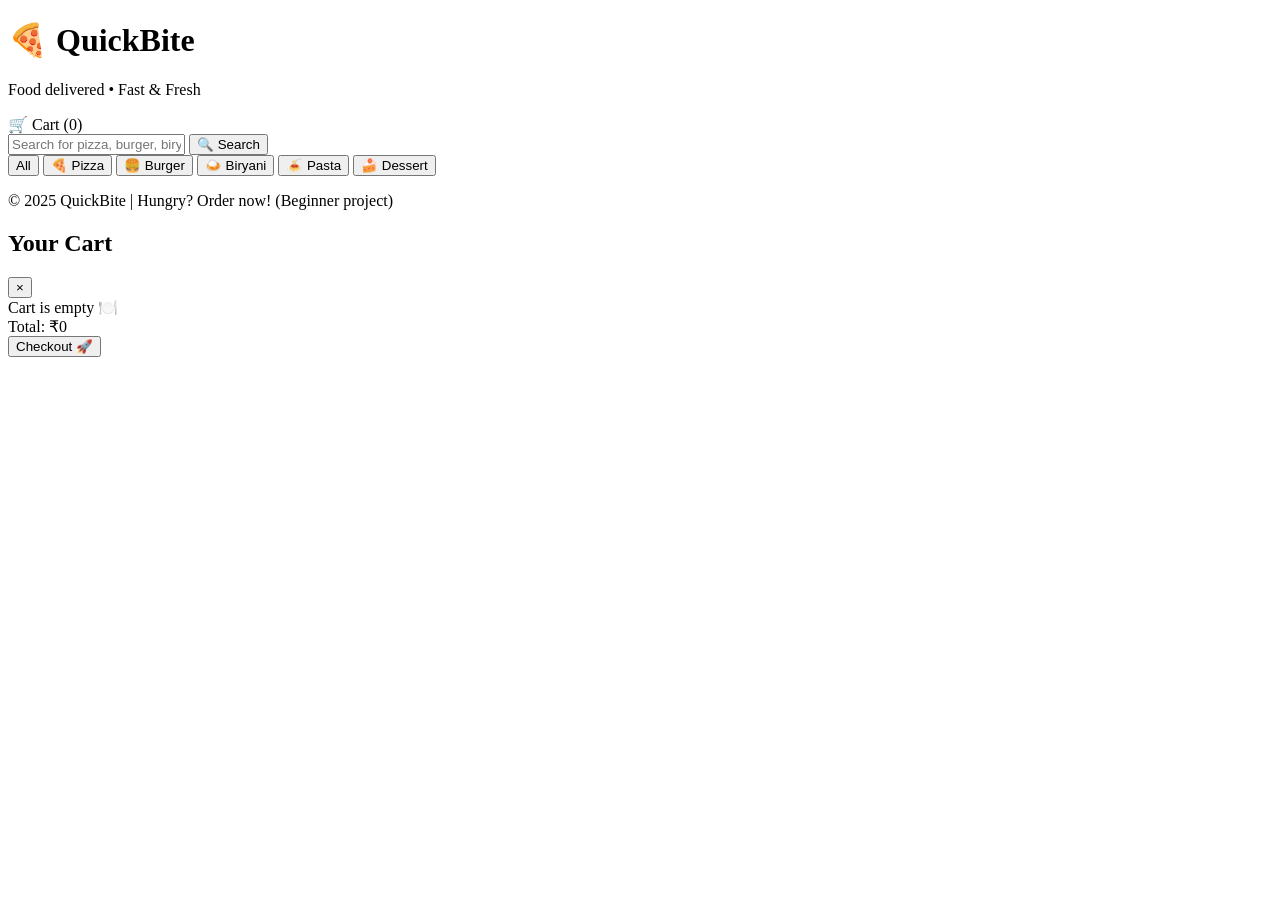
==== index.html @ dead0aa2 "Add files via upload" ====
<!DOCTYPE html>
<html lang="en">
<head>
  <meta charset="UTF-8">
  <meta name="viewport" content="width=device-width, initial-scale=1.0, user-scalable=yes">
  <title>QuickBite | Food Delivery</title>
  <link rel="stylesheet" href="/CSS/style.css">
</head>
<body>

<header>
  <div class="container header-flex">
    <div class="logo">
      <h1>🍕 QuickBite</h1>
      <p>Food delivered • Fast & Fresh</p>
    </div>
    <div class="cart-icon" id="cartIconBtn">
      🛒 Cart (<span id="cartCount">0</span>)
    </div>
  </div>
</header>

<main class="container">
  <!-- search & filter section beginner style -->
  <div class="search-section">
    <div class="search-box">
      <input type="text" id="searchInput" placeholder="Search for pizza, burger, biryani...">
      <button id="searchBtn">🔍 Search</button>
    </div>
    <div class="categories" id="categoryFilter">
      <button class="cat-btn active" data-cat="all">All</button>
      <button class="cat-btn" data-cat="Pizza">🍕 Pizza</button>
      <button class="cat-btn" data-cat="Burger">🍔 Burger</button>
      <button class="cat-btn" data-cat="Biryani">🍛 Biryani</button>
      <button class="cat-btn" data-cat="Pasta">🍝 Pasta</button>
      <button class="cat-btn" data-cat="Dessert">🍰 Dessert</button>
    </div>
  </div>

  <!-- Food items grid dynamically loaded -->
  <div id="foodItemsGrid" class="items-grid"></div>
</main>

<footer>
  <p>© 2025 QuickBite | Hungry? Order now! (Beginner project)</p>
</footer>

<!-- Cart Sidebar -->
<div id="cartSidebar" class="cart-overlay">
  <div class="cart-header">
    <h2>Your Cart</h2>
    <button class="close-cart" id="closeCartBtn">&times;</button>
  </div>
  <div id="cartItemsContainer" class="cart-items-list">
    <div class="empty-cart">Cart is empty 🍽️</div>
  </div>
  <div class="cart-total" id="cartTotalPrice">Total: ₹0</div>
  <button class="checkout-btn" id="checkoutBtn">Checkout 🚀</button>
</div>

<script src="/JavaScript/script.js"></script>
</body>
</html>
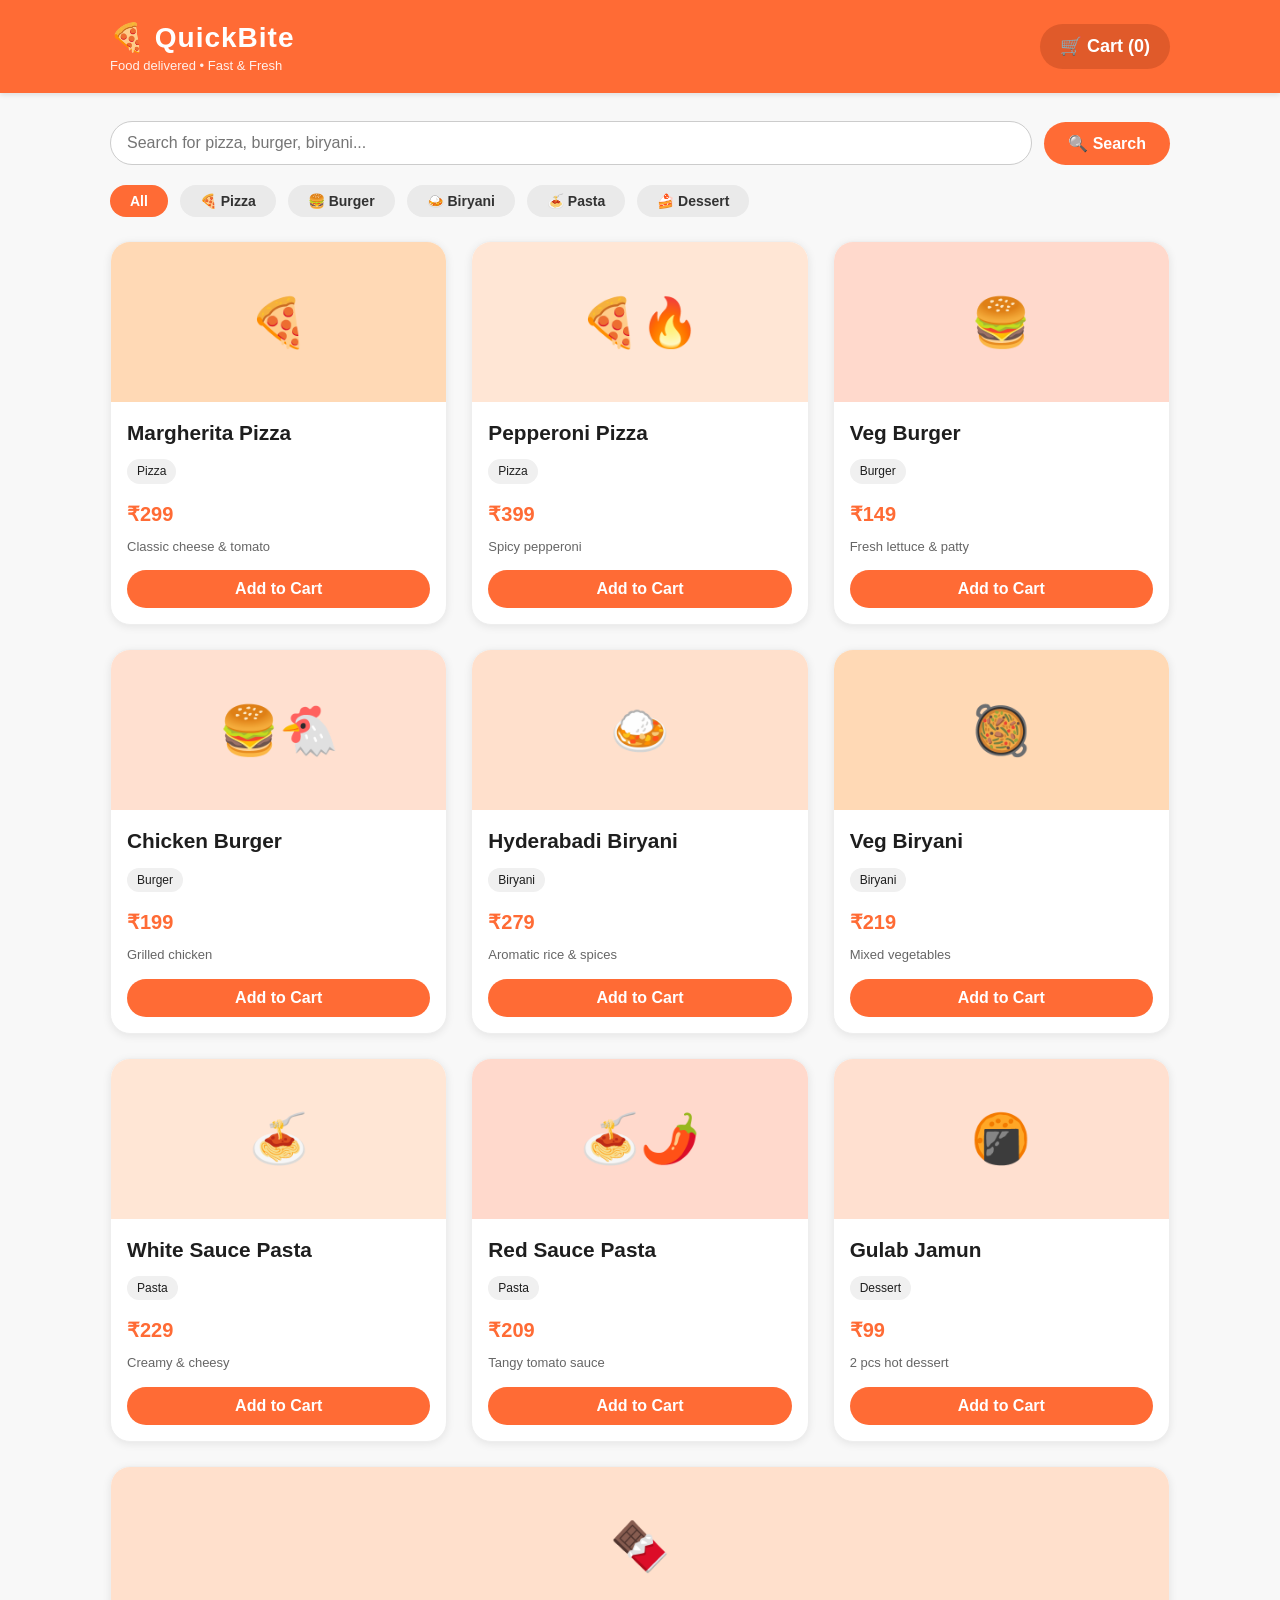
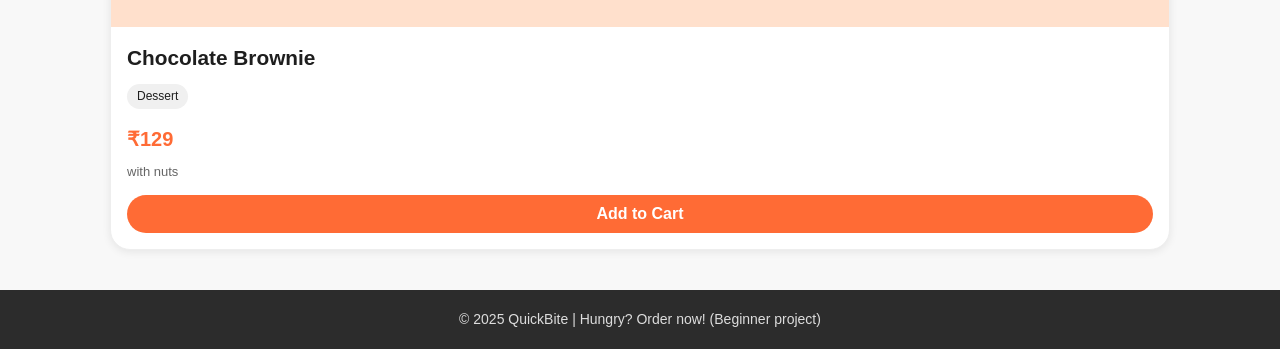
==== commit c9503e6c: "Add files via upload" ====
--- a/index.html
+++ b/index.html
@@ -1,63 +1,69 @@
-<!DOCTYPE html>
+<!doctype html>
 <html lang="en">
-<head>
-  <meta charset="UTF-8">
-  <meta name="viewport" content="width=device-width, initial-scale=1.0, user-scalable=yes">
-  <title>QuickBite | Food Delivery</title>
-  <link rel="stylesheet" href="/CSS/style.css">
-</head>
-<body>
+  <head>
+    <meta charset="UTF-8" />
+    <meta
+      name="viewport"
+      content="width=device-width, initial-scale=1.0, user-scalable=yes"
+    />
+    <title>QuickBite | Food Delivery</title>
+    <link rel="stylesheet" href="style.css" />
+  </head>
+  <body>
+    <header>
+      <div class="container header-flex">
+        <div class="logo">
+          <h1>🍕 QuickBite</h1>
+          <p>Food delivered • Fast & Fresh</p>
+        </div>
+        <div class="cart-icon" id="cartIconBtn">
+          🛒 Cart (<span id="cartCount">0</span>)
+        </div>
+      </div>
+    </header>
 
-<header>
-  <div class="container header-flex">
-    <div class="logo">
-      <h1>🍕 QuickBite</h1>
-      <p>Food delivered • Fast & Fresh</p>
+    <main class="container">
+      <!-- search & filter section beginner style -->
+      <div class="search-section">
+        <div class="search-box">
+          <input
+            type="text"
+            id="searchInput"
+            placeholder="Search for pizza, burger, biryani..."
+          />
+          <button id="searchBtn">🔍 Search</button>
+        </div>
+        <div class="categories" id="categoryFilter">
+          <button class="cat-btn active" data-cat="all">All</button>
+          <button class="cat-btn" data-cat="Pizza">🍕 Pizza</button>
+          <button class="cat-btn" data-cat="Burger">🍔 Burger</button>
+          <button class="cat-btn" data-cat="Biryani">🍛 Biryani</button>
+          <button class="cat-btn" data-cat="Pasta">🍝 Pasta</button>
+          <button class="cat-btn" data-cat="Dessert">🍰 Dessert</button>
+        </div>
+      </div>
+
+      <!-- Food items grid dynamically loaded -->
+      <div id="foodItemsGrid" class="items-grid"></div>
+    </main>
+
+    <footer>
+      <p>© 2025 QuickBite | Hungry? Order now! (Beginner project)</p>
+    </footer>
+
+    <!-- Cart Sidebar -->
+    <div id="cartSidebar" class="cart-overlay">
+      <div class="cart-header">
+        <h2>Your Cart</h2>
+        <button class="close-cart" id="closeCartBtn">&times;</button>
+      </div>
+      <div id="cartItemsContainer" class="cart-items-list">
+        <div class="empty-cart">Cart is empty 🍽️</div>
+      </div>
+      <div class="cart-total" id="cartTotalPrice">Total: ₹0</div>
+      <button class="checkout-btn" id="checkoutBtn">Checkout 🚀</button>
     </div>
-    <div class="cart-icon" id="cartIconBtn">
-      🛒 Cart (<span id="cartCount">0</span>)
-    </div>
-  </div>
-</header>
 
-<main class="container">
-  <!-- search & filter section beginner style -->
-  <div class="search-section">
-    <div class="search-box">
-      <input type="text" id="searchInput" placeholder="Search for pizza, burger, biryani...">
-      <button id="searchBtn">🔍 Search</button>
-    </div>
-    <div class="categories" id="categoryFilter">
-      <button class="cat-btn active" data-cat="all">All</button>
-      <button class="cat-btn" data-cat="Pizza">🍕 Pizza</button>
-      <button class="cat-btn" data-cat="Burger">🍔 Burger</button>
-      <button class="cat-btn" data-cat="Biryani">🍛 Biryani</button>
-      <button class="cat-btn" data-cat="Pasta">🍝 Pasta</button>
-      <button class="cat-btn" data-cat="Dessert">🍰 Dessert</button>
-    </div>
-  </div>
-
-  <!-- Food items grid dynamically loaded -->
-  <div id="foodItemsGrid" class="items-grid"></div>
-</main>
-
-<footer>
-  <p>© 2025 QuickBite | Hungry? Order now! (Beginner project)</p>
-</footer>
-
-<!-- Cart Sidebar -->
-<div id="cartSidebar" class="cart-overlay">
-  <div class="cart-header">
-    <h2>Your Cart</h2>
-    <button class="close-cart" id="closeCartBtn">&times;</button>
-  </div>
-  <div id="cartItemsContainer" class="cart-items-list">
-    <div class="empty-cart">Cart is empty 🍽️</div>
-  </div>
-  <div class="cart-total" id="cartTotalPrice">Total: ₹0</div>
-  <button class="checkout-btn" id="checkoutBtn">Checkout 🚀</button>
-</div>
-
-<script src="/JavaScript/script.js"></script>
-</body>
-</html>+    <script src="script.js"></script>
+  </body>
+</html>
--- a/style.css
+++ b/style.css
@@ -0,0 +1,342 @@
+/* ---------- RESET & BASE (plain beginner style) ---------- */
+* {
+  margin: 0;
+  padding: 0;
+  box-sizing: border-box;
+}
+
+body {
+  font-family: 'Segoe UI', Tahoma, Geneva, Verdana, sans-serif;
+  background-color: #f8f8f8;
+  color: #1e1e1e;
+  line-height: 1.4;
+}
+
+/* simple container */
+.container {
+  max-width: 1100px;
+  margin: 0 auto;
+  padding: 0 20px;
+}
+
+/* ----- HEADER (plain solid colors) ----- */
+header {
+  background-color: #ff6b35;     /* bright orange, no gradient */
+  color: white;
+  padding: 18px 0;
+  box-shadow: 0 2px 5px rgba(0,0,0,0.1);
+}
+
+.header-flex {
+  display: flex;
+  justify-content: space-between;
+  align-items: center;
+  flex-wrap: wrap;
+  gap: 12px;
+}
+
+.logo h1 {
+  font-size: 28px;
+  letter-spacing: 1px;
+}
+
+.logo p {
+  font-size: 13px;
+  opacity: 0.9;
+}
+
+.cart-icon {
+  background-color: #e05a2a;
+  padding: 10px 20px;
+  border-radius: 40px;
+  font-weight: bold;
+  cursor: pointer;
+  transition: 0.2s;
+  font-size: 18px;
+}
+
+.cart-icon:hover {
+  background-color: #c74e1f;
+}
+
+/* ----- search & filter (simple) ----- */
+.search-section {
+  margin: 28px 0 20px 0;
+}
+
+.search-box {
+  display: flex;
+  gap: 12px;
+  flex-wrap: wrap;
+  align-items: center;
+}
+
+.search-box input {
+  flex: 2;
+  padding: 12px 16px;
+  border: 1px solid #ccc;
+  border-radius: 40px;
+  font-size: 16px;
+  background: white;
+  outline: none;
+}
+
+.search-box input:focus {
+  border-color: #ff6b35;
+}
+
+.search-box button {
+  background-color: #ff6b35;
+  border: none;
+  padding: 12px 24px;
+  border-radius: 40px;
+  font-weight: bold;
+  color: white;
+  font-size: 16px;
+  cursor: pointer;
+  transition: 0.2s;
+}
+
+.search-box button:hover {
+  background-color: #e55a27;
+}
+
+/* category filter chips (simple) */
+.categories {
+  margin: 20px 0 24px 0;
+  display: flex;
+  flex-wrap: wrap;
+  gap: 12px;
+}
+
+.cat-btn {
+  background-color: #eaeaea;
+  border: none;
+  padding: 8px 20px;
+  border-radius: 30px;
+  font-size: 14px;
+  font-weight: 600;
+  cursor: pointer;
+  transition: 0.2s;
+  color: #333;
+}
+
+.cat-btn.active {
+  background-color: #ff6b35;
+  color: white;
+}
+
+.cat-btn:hover {
+  background-color: #d4d4d4;
+}
+
+/* ----- restaurant / food items grid (beginner flex grid) ----- */
+.items-grid {
+  display: flex;
+  flex-wrap: wrap;
+  gap: 24px;
+  margin: 20px 0 40px;
+}
+
+.food-card {
+  background: white;
+  border-radius: 20px;
+  width: calc(33.333% - 16px);
+  min-width: 250px;
+  flex: 1 1 260px;
+  box-shadow: 0 2px 8px rgba(0,0,0,0.08);
+  transition: 0.2s;
+  overflow: hidden;
+  border: 1px solid #eee;
+}
+
+.food-card:hover {
+  transform: translateY(-4px);
+  box-shadow: 0 6px 14px rgba(0,0,0,0.1);
+}
+
+.card-img {
+  width: 100%;
+  height: 160px;
+  background-color: #ffcdb0;
+  display: flex;
+  align-items: center;
+  justify-content: center;
+  font-size: 48px;
+  background-size: cover;
+  background-position: center;
+}
+
+/* simple colored placeholder images */
+.card-info {
+  padding: 16px;
+}
+
+.card-info h3 {
+  font-size: 1.3rem;
+  margin-bottom: 6px;
+}
+
+.category-badge {
+  display: inline-block;
+  background-color: #f0f0f0;
+  font-size: 12px;
+  padding: 4px 10px;
+  border-radius: 30px;
+  margin: 6px 0;
+}
+
+.price {
+  font-weight: bold;
+  font-size: 1.25rem;
+  margin: 10px 0;
+  color: #ff6b35;
+}
+
+.add-btn {
+  background-color: #ff6b35;
+  border: none;
+  width: 100%;
+  padding: 10px 0;
+  border-radius: 40px;
+  font-weight: bold;
+  color: white;
+  font-size: 16px;
+  cursor: pointer;
+  transition: 0.2s;
+  margin-top: 6px;
+}
+
+.add-btn:hover {
+  background-color: #e55a27;
+}
+
+/* cart sidebar (simple overlay) */
+.cart-overlay {
+  position: fixed;
+  top: 0;
+  right: -100%;
+  width: 320px;
+  height: 100%;
+  background-color: white;
+  box-shadow: -2px 0 12px rgba(0,0,0,0.2);
+  transition: right 0.3s ease;
+  z-index: 1000;
+  display: flex;
+  flex-direction: column;
+}
+
+.cart-overlay.open {
+  right: 0;
+}
+
+.cart-header {
+  background-color: #ff6b35;
+  color: white;
+  padding: 20px;
+  display: flex;
+  justify-content: space-between;
+  align-items: center;
+}
+
+.cart-header h2 {
+  font-size: 1.5rem;
+}
+
+.close-cart {
+  background: none;
+  border: none;
+  font-size: 28px;
+  color: white;
+  cursor: pointer;
+}
+
+.cart-items-list {
+  flex: 1;
+  overflow-y: auto;
+  padding: 16px;
+}
+
+.cart-item {
+  display: flex;
+  justify-content: space-between;
+  border-bottom: 1px solid #ddd;
+  padding: 12px 0;
+}
+
+.cart-item-details h4 {
+  font-size: 1rem;
+}
+
+.cart-item-price {
+  color: #ff6b35;
+  font-weight: bold;
+}
+
+.item-actions {
+  display: flex;
+  gap: 12px;
+  align-items: center;
+}
+
+.item-actions button {
+  background-color: #eee;
+  border: none;
+  width: 28px;
+  height: 28px;
+  border-radius: 30px;
+  font-weight: bold;
+  font-size: 18px;
+  cursor: pointer;
+}
+
+.cart-total {
+  padding: 20px;
+  border-top: 2px solid #eee;
+  font-weight: bold;
+  font-size: 1.3rem;
+  background: #fafafa;
+}
+
+.checkout-btn {
+  background-color: #ff6b35;
+  width: calc(100% - 40px);
+  margin: 0 20px 30px 20px;
+  padding: 14px;
+  border: none;
+  border-radius: 40px;
+  font-size: 18px;
+  font-weight: bold;
+  color: white;
+  cursor: pointer;
+}
+
+.empty-cart {
+  text-align: center;
+  color: #777;
+  padding: 30px 0;
+}
+
+footer {
+  background-color: #2c2c2c;
+  color: #ddd;
+  text-align: center;
+  padding: 20px;
+  margin-top: 20px;
+  font-size: 14px;
+}
+
+@media (max-width: 700px) {
+  .food-card {
+    width: calc(50% - 12px);
+  }
+}
+
+@media (max-width: 500px) {
+  .food-card {
+    width: 100%;
+  }
+  .cart-overlay {
+    width: 280px;
+  }
+}
